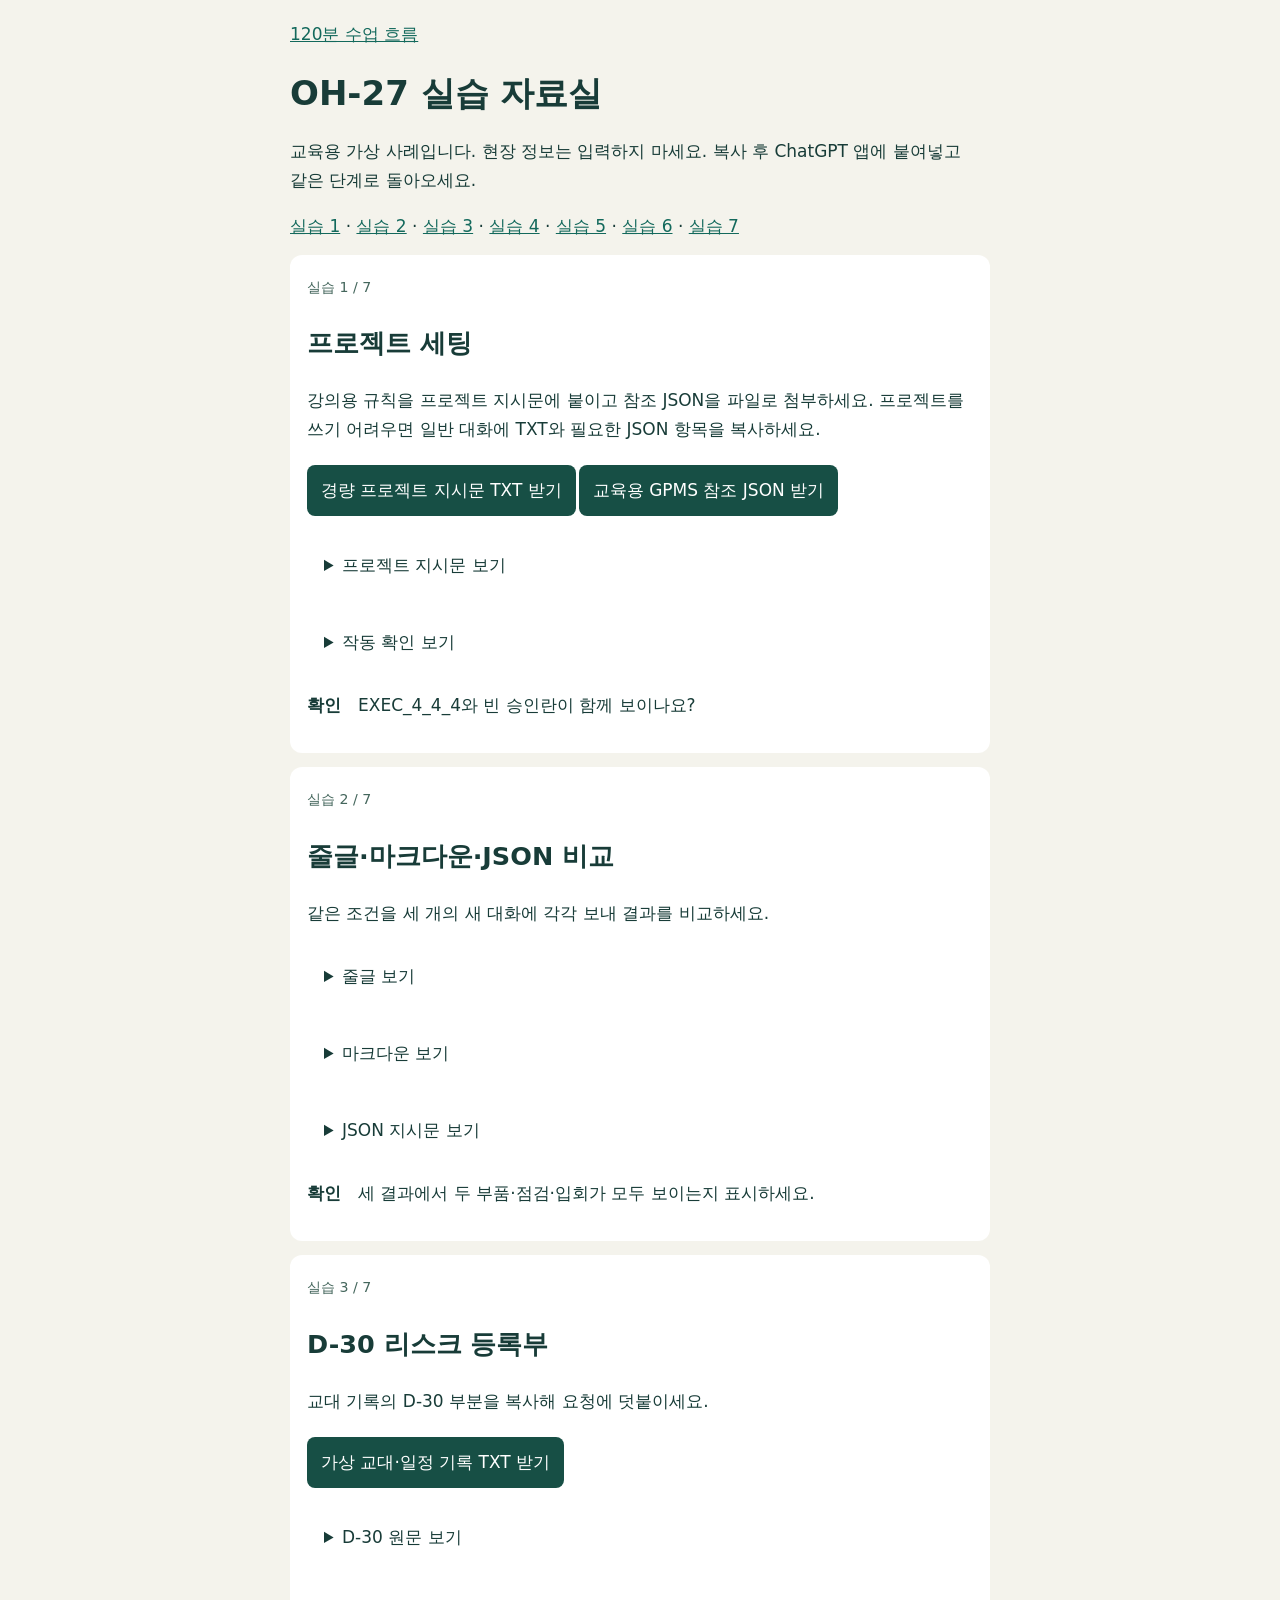
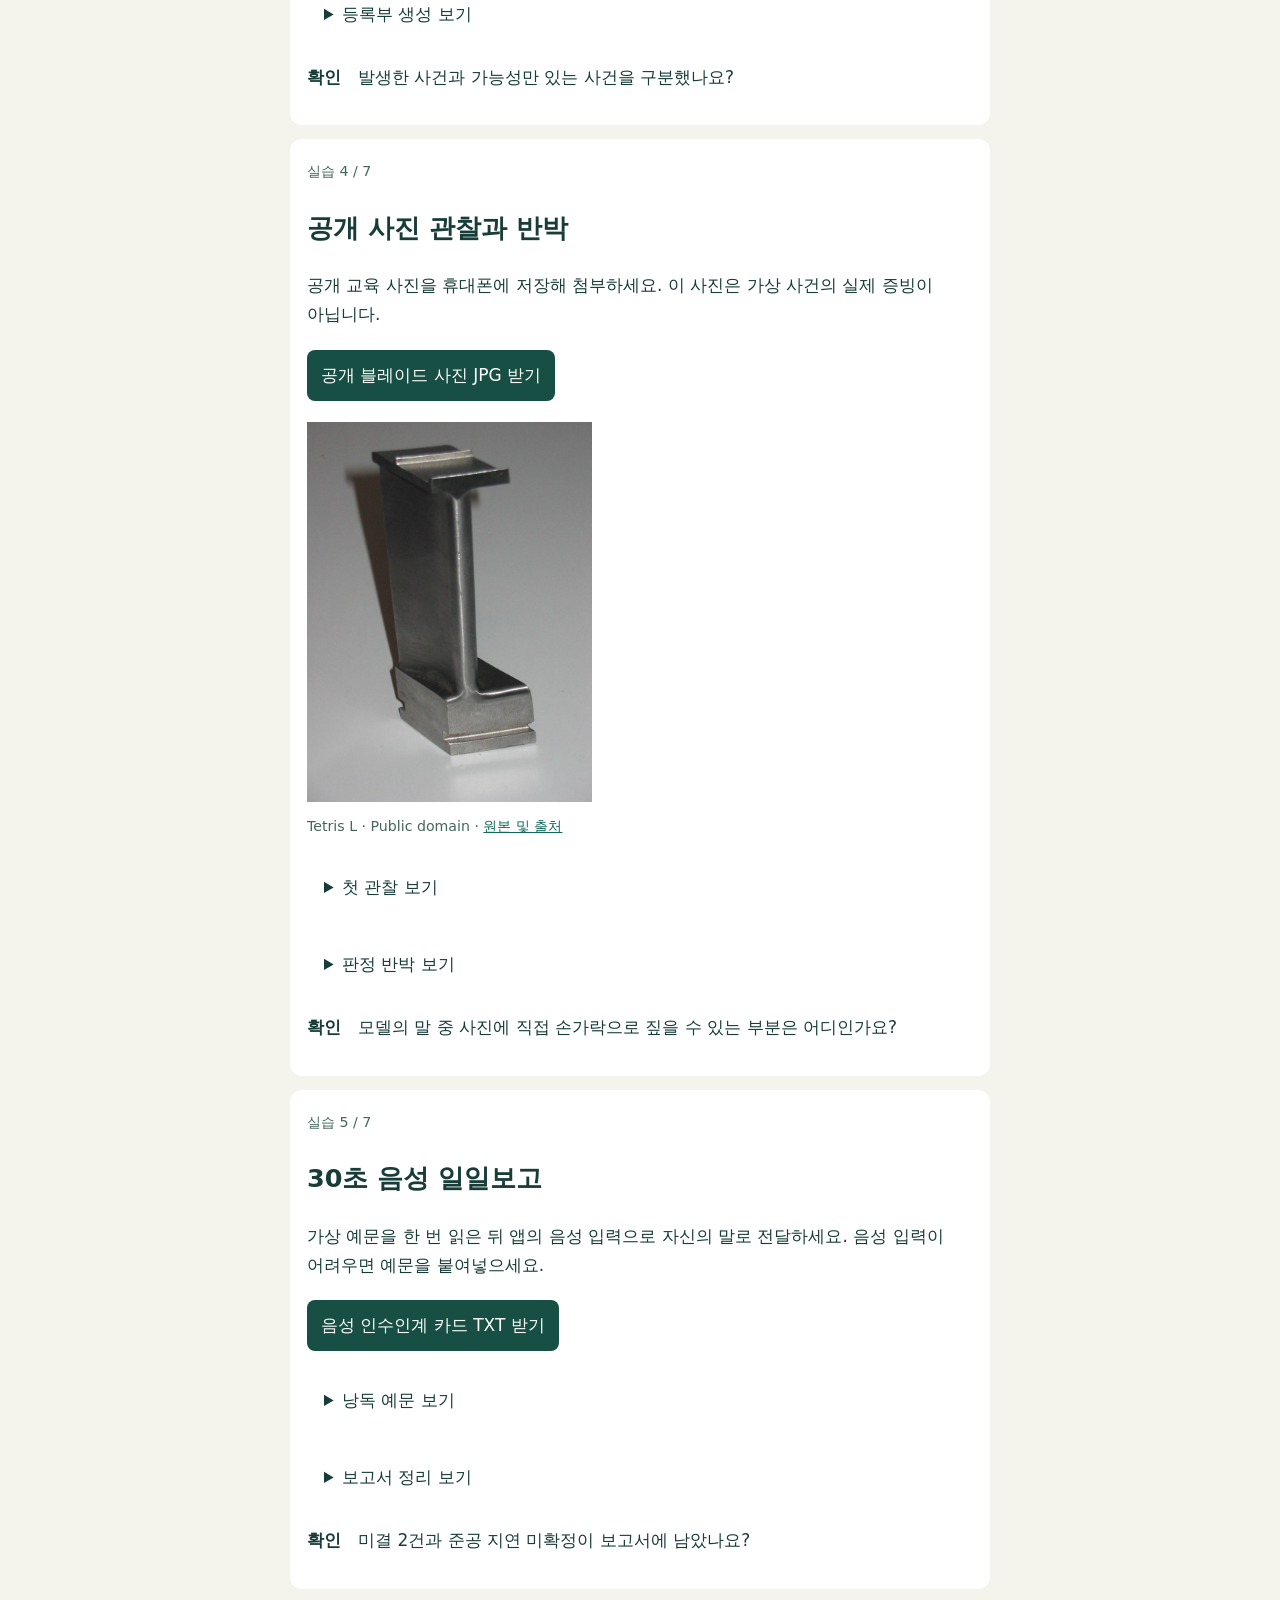
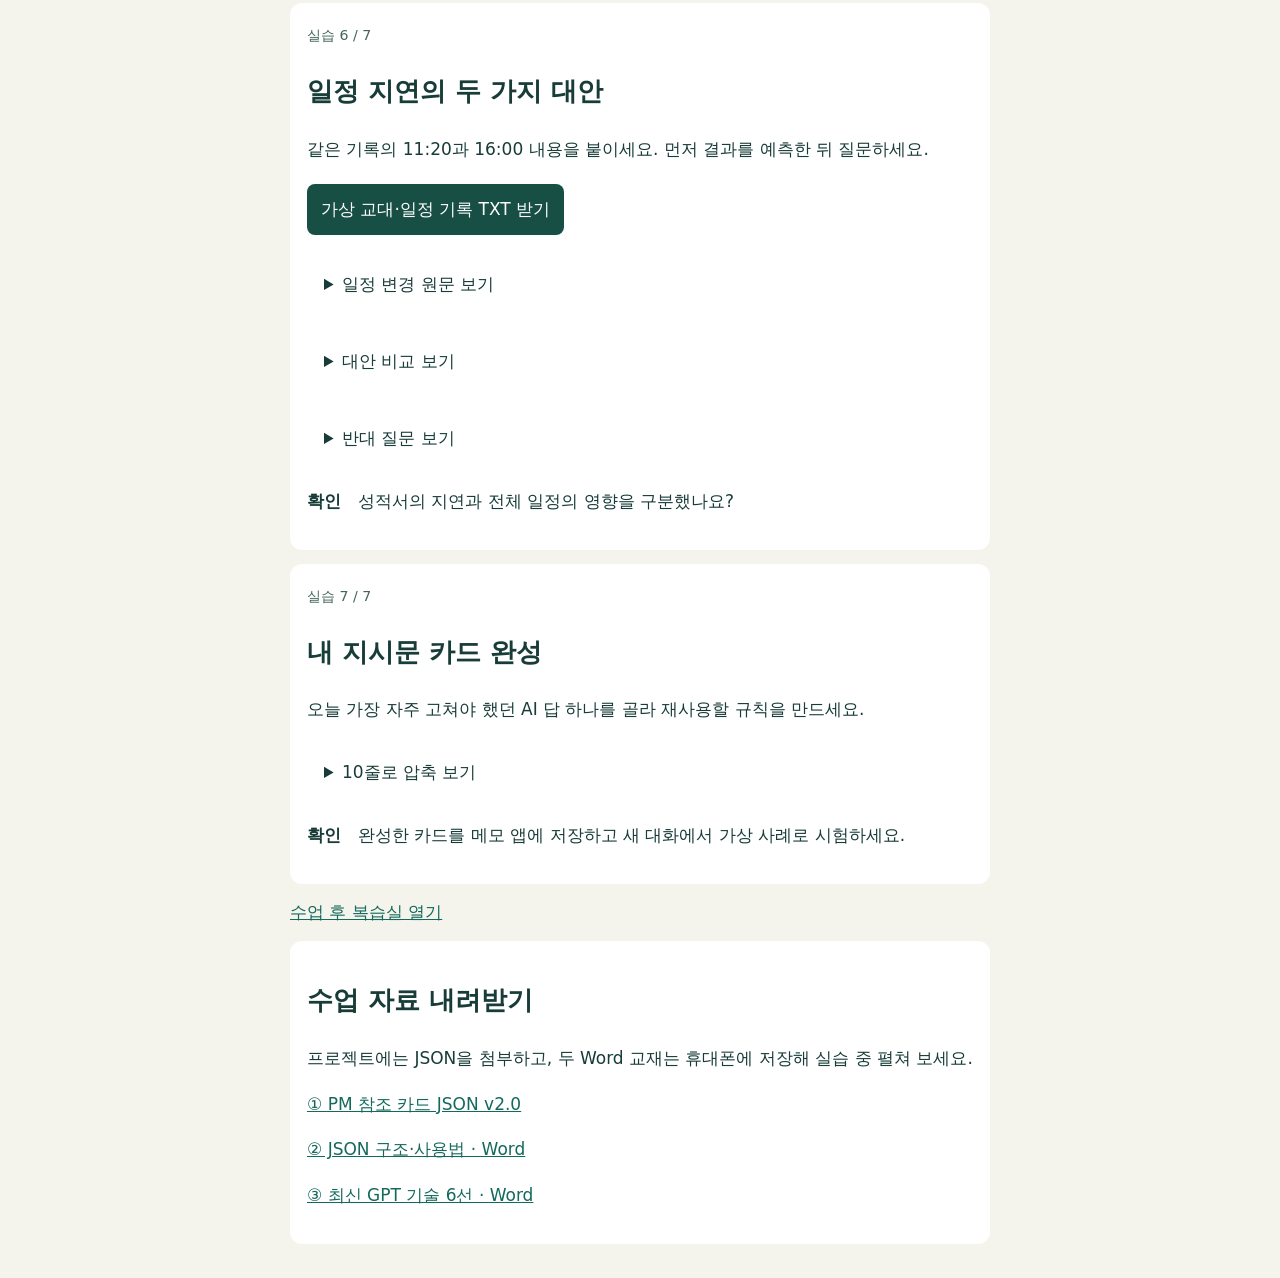
==== labs.html @ 2c407fe7 "발전소 오버홀 PM 모바일 실습 사이트 공개" ====
<!doctype html><html lang="ko"><meta charset=utf-8><meta name="viewport" content="width=device-width, initial-scale=1"><style>*{box-sizing:border-box}body{margin:0;background:#f4f3ec;color:#183c38;font:17px/1.7 system-ui,sans-serif;word-break:keep-all}main{width:min(100%,740px);margin:auto;padding:20px}h1{line-height:1.25}section,details{background:white;border-radius:12px;padding:17px;margin:14px 0}a{color:#13695c}.btn,button{display:inline-block;margin:4px 3px 4px 0;background:#174f45;border:0;border-radius:8px;color:white;padding:11px 14px;font:inherit;text-decoration:none}pre{white-space:pre-wrap;overflow-wrap:anywhere;background:#eff5ef;padding:12px;font:inherit}img{max-width:100%;max-height:380px}small{color:#44665c}section:target{outline:2px solid #bf8a34}</style><title>OH-27 · 휴대폰 실습</title><main><a href="index.html">120분 수업 흐름</a><h1>OH-27 실습 자료실</h1><p>교육용 가상 사례입니다. 현장 정보는 입력하지 마세요. 복사 후 ChatGPT 앱에 붙여넣고 같은 단계로 돌아오세요.</p><nav><a href="#lab1">실습 1</a> · <a href="#lab2">실습 2</a> · <a href="#lab3">실습 3</a> · <a href="#lab4">실습 4</a> · <a href="#lab5">실습 5</a> · <a href="#lab6">실습 6</a> · <a href="#lab7">실습 7</a></nav><section id="lab1"><small>실습 1 / 7</small><h2>프로젝트 세팅</h2><p>강의용 규칙을 프로젝트 지시문에 붙이고 참조 JSON을 파일로 첨부하세요. 프로젝트를 쓰기 어려우면 일반 대화에 TXT와 필요한 JSON 항목을 복사하세요.</p><a class="btn" href="files/project-rules.txt" download>경량 프로젝트 지시문 TXT 받기</a><a class="btn" href="files/oh-knowledge.json" download>교육용 GPMS 참조 JSON 받기</a><details><summary>프로젝트 지시문 보기</summary><pre>오버홀 PM 보좌 연습 | 강의용 경량 지시문
한국어로 응답한다. 이 프로젝트의 입력은 교육용 가상 사례와 공개 사진이다.
첨부 oh-knowledge.json에서 요청과 일치하는 업무 예시를 찾아 id를 표시한다. 해당 항목이 없으면 ‘참조 항목 없음’이라고 적는다. id는 이 수업의 교안 식별자다.
각 답을 확인된 사실 / 추정 / 추가로 물을 사항으로 구분한다. 법 조항·허가·일정 여유·비용·인력 등 근거 없는 값은 [확인 필요]로 둔다.
PTW 요청은 담당자가 채울 문서 초안으로 작성한다. 작업명, 범위, 승인자, 격리·잠금·표찰 확인 기록, 현장 승인절차 참조란을 둔다. 현장별 절차나 승인 상태를 만들어내지 않는다.
사진에서는 먼저 보이는 형태와 위치를 기록한다. 고장·원인·잔여수명·작업 가능 여부를 사진만으로 확정하지 않는다. 다른 설명과 추가 자료를 제시한다.
리스크 등록부에서는 확률·영향의 척도를 명시하고 제시되지 않은 점수는 비워 둔다. 일정 지연은 사건의 지연과 전체 준공 지연을 구분한다.
일일보고는 진행 / 영향 / 다음 조치 / 확인 필요 네 칸으로 정리한다. [ ] 자리표시자는 유지한다. 종료 시 다른 업무에도 쓰는 10줄 이내 지시문을 만든다.</pre><button type="button">문장 복사</button><span role="status"></span></details><details><summary>작동 확인 보기</summary><pre>가상 발전소 오버홀 PTW의 빈 문서 양식을 작성해 줘. 참조 파일에서 일치한 id와 사람이 채울 승인란을 표시해 줘.</pre><button type="button">문장 복사</button><span role="status"></span></details><p><b>확인</b>　EXEC_4_4_4와 빈 승인란이 함께 보이나요?</p></section><section id="lab2"><small>실습 2 / 7</small><h2>줄글·마크다운·JSON 비교</h2><p>같은 조건을 세 개의 새 대화에 각각 보내 결과를 비교하세요.</p><details><summary>줄글 보기</summary><pre>가상의 가스터빈 고온부 점검 대상은 연소기와 블레이드야. 보어스코프 점검과 협력사 입회 여부가 포함된 체크리스트 초안을 표로 만들어 줘.</pre><button type="button">문장 복사</button><span role="status"></span></details><details><summary>마크다운 보기</summary><pre>## 대상
가상 가스터빈 고온부: 연소기, 블레이드
## 포함
- 보어스코프 점검
- 협력사 입회 여부
## 출력
체크리스트 초안 표</pre><button type="button">문장 복사</button><span role="status"></span></details><details><summary>JSON 지시문 보기</summary><pre>{&quot;대상&quot;:&quot;가상 가스터빈 고온부&quot;,&quot;부품&quot;:[&quot;연소기&quot;,&quot;블레이드&quot;],&quot;포함&quot;:[&quot;보어스코프 점검&quot;,&quot;협력사 입회 여부&quot;],&quot;출력&quot;:&quot;체크리스트 초안 표&quot;}</pre><button type="button">문장 복사</button><span role="status"></span></details><p><b>확인</b>　세 결과에서 두 부품·점검·입회가 모두 보이는지 표시하세요.</p></section><section id="lab3"><small>실습 3 / 7</small><h2>D-30 리스크 등록부</h2><p>교대 기록의 D-30 부분을 복사해 요청에 덧붙이세요.</p><a class="btn" href="files/shift-log.txt" download>가상 교대·일정 기록 TXT 받기</a><details><summary>D-30 원문 보기</summary><pre>D-30 / 범위 회의: 가스터빈 고온부 점검과 보일러 튜브 교체를 정비 범위로 잡았다. 협력사 입회 일정과 자재 반입 일자는 미확정이다. PM은 납기 지연 가능성을 우선 검토한다.</pre><button type="button">문장 복사</button><span role="status"></span></details><details><summary>등록부 생성 보기</summary><pre>D-30 회의 내용을 바탕으로 리스크 등록부를 작성해 줘. 예시 열: 사건 | 발생 가능성(1~5) | 영향(1~5) | 점수 | 담당 | 대응. 예시 1행은 자재 납기 지연 | 4 | 5 | 20 | 구매 담당 | 공급 일정 재확인. 다른 항목은 자료에 없는 점수를 비워 줘.</pre><button type="button">문장 복사</button><span role="status"></span></details><p><b>확인</b>　발생한 사건과 가능성만 있는 사건을 구분했나요?</p></section><section id="lab4"><small>실습 4 / 7</small><h2>공개 사진 관찰과 반박</h2><p>공개 교육 사진을 휴대폰에 저장해 첨부하세요. 이 사진은 가상 사건의 실제 증빙이 아닙니다.</p><a class="btn" href="files/blade.jpg" download>공개 블레이드 사진 JPG 받기</a><p><img src="files/blade.jpg" alt="공개 증기터빈 블레이드 사진"><br><small>Tetris L · Public domain · <a href="https://commons.wikimedia.org/wiki/File:Steam_turbine_blade.jpg">원본 및 출처</a></small></p><details><summary>첫 관찰 보기</summary><pre>사진에서 눈으로 확인할 수 있는 형태와 위치를 세 줄로 적어 줘. 관찰과 해석을 구분하고 사진만으로 판단할 수 없는 항목을 밝혀 줘.</pre><button type="button">문장 복사</button><span role="status"></span></details><details><summary>판정 반박 보기</summary><pre>첫 해석과도 양립하는 다른 설명 두 가지와, 어느 설명인지 구분하려면 추가로 어떤 증거가 필요한지 알려 줘.</pre><button type="button">문장 복사</button><span role="status"></span></details><p><b>확인</b>　모델의 말 중 사진에 직접 손가락으로 짚을 수 있는 부분은 어디인가요?</p></section><section id="lab5"><small>실습 5 / 7</small><h2>30초 음성 일일보고</h2><p>가상 예문을 한 번 읽은 뒤 앱의 음성 입력으로 자신의 말로 전달하세요. 음성 입력이 어려우면 예문을 붙여넣으세요.</p><a class="btn" href="files/voice-brief.txt" download>음성 인수인계 카드 TXT 받기</a><details><summary>낭독 예문 보기</summary><pre>[발전소A] 교대 보고입니다. 접수 문서 다섯 건 중 세 건을 확인했습니다. 두 건은 검사 담당자 회신 대기입니다. 성적서 도착 전망은 사흘 늦어졌습니다. 전체 준공 지연은 아직 확정되지 않았습니다.</pre><button type="button">문장 복사</button><span role="status"></span></details><details><summary>보고서 정리 보기</summary><pre>방금 받은 인수인계를 진행 / 영향 / 다음 조치 / 확인 필요 네 칸으로 정리해 줘. [ ] 표기는 남기고 확정되지 않은 내용을 구별해 줘.</pre><button type="button">문장 복사</button><span role="status"></span></details><p><b>확인</b>　미결 2건과 준공 지연 미확정이 보고서에 남았나요?</p></section><section id="lab6"><small>실습 6 / 7</small><h2>일정 지연의 두 가지 대안</h2><p>같은 기록의 11:20과 16:00 내용을 붙이세요. 먼저 결과를 예측한 뒤 질문하세요.</p><a class="btn" href="files/shift-log.txt" download>가상 교대·일정 기록 TXT 받기</a><details><summary>일정 변경 원문 보기</summary><pre>D+4 11:20 / 조정 메모: 보일러 튜브 교체 관련 검사 성적서의 예상 도착일이 D+5에서 D+8로 변경됐다. 후속 작업의 일정 여유, 가용 인력 및 추가 비용은 아직 제시되지 않았다.
D+4 16:00 / 인수인계: 인력 추가 투입을 승인한 기록은 없다. 미결 2건의 담당자는 검사 담당자, 회신 예정 시각은 미정이다.</pre><button type="button">문장 복사</button><span role="status"></span></details><details><summary>대안 비교 보기</summary><pre>검사 성적서 도착 전망이 D+5에서 D+8로 바뀌었다. 일정 단축을 위한 자원 추가(Crashing)와 작업 일정 중첩(Fast Tracking)을 검토용 표로 비교해 줘. 가능한 조건·위험·빠진 정보를 구분하고 비용·인력은 추정하지 마.</pre><button type="button">문장 복사</button><span role="status"></span></details><details><summary>반대 질문 보기</summary><pre>준공이 3일 늦어진다고 결론 내리기 전에 무엇을 물어야 하지? 오늘 회의에서 결정 가능한 것만 3줄로 써 줘.</pre><button type="button">문장 복사</button><span role="status"></span></details><p><b>확인</b>　성적서의 지연과 전체 일정의 영향을 구분했나요?</p></section><section id="lab7"><small>실습 7 / 7</small><h2>내 지시문 카드 완성</h2><p>오늘 가장 자주 고쳐야 했던 AI 답 하나를 골라 재사용할 규칙을 만드세요.</p><details><summary>10줄로 압축 보기</summary><pre>이번 대화의 교훈을 다음 PM이 재사용할 한국어 지시문 10줄 이내로 만들어 줘. 입력 예시 한 줄, 고정 출력 열, 근거가 없을 때의 처리, 사람 확인란을 포함해 줘.</pre><button type="button">문장 복사</button><span role="status"></span></details><p><b>확인</b>　완성한 카드를 메모 앱에 저장하고 새 대화에서 가상 사례로 시험하세요.</p></section><a href="oh-pm-resources.html">수업 후 복습실 열기</a><section><h2>수업 자료 내려받기</h2><p>프로젝트에는 JSON을 첨부하고, 두 Word 교재는 휴대폰에 저장해 실습 중 펼쳐 보세요.</p><p><a href="files/oh-knowledge.json" download>① PM 참조 카드 JSON v2.0</a></p><p><a href="files/json-guide.docx" download>② JSON 구조·사용법 · Word</a></p><p><a href="files/gpt-practice.docx" download>③ 최신 GPT 기술 6선 · Word</a></p></section></main><script>for(const b of document.querySelectorAll('button'))b.onclick=async()=>{const p=b.previousElementSibling;try{await navigator.clipboard.writeText(p.textContent);b.nextElementSibling.textContent='복사됨'}catch{let r=document.createRange();r.selectNodeContents(p);getSelection().removeAllRanges();getSelection().addRange(r);b.nextElementSibling.textContent='선택된 문장을 길게 눌러 복사하세요.'}};</script></html>
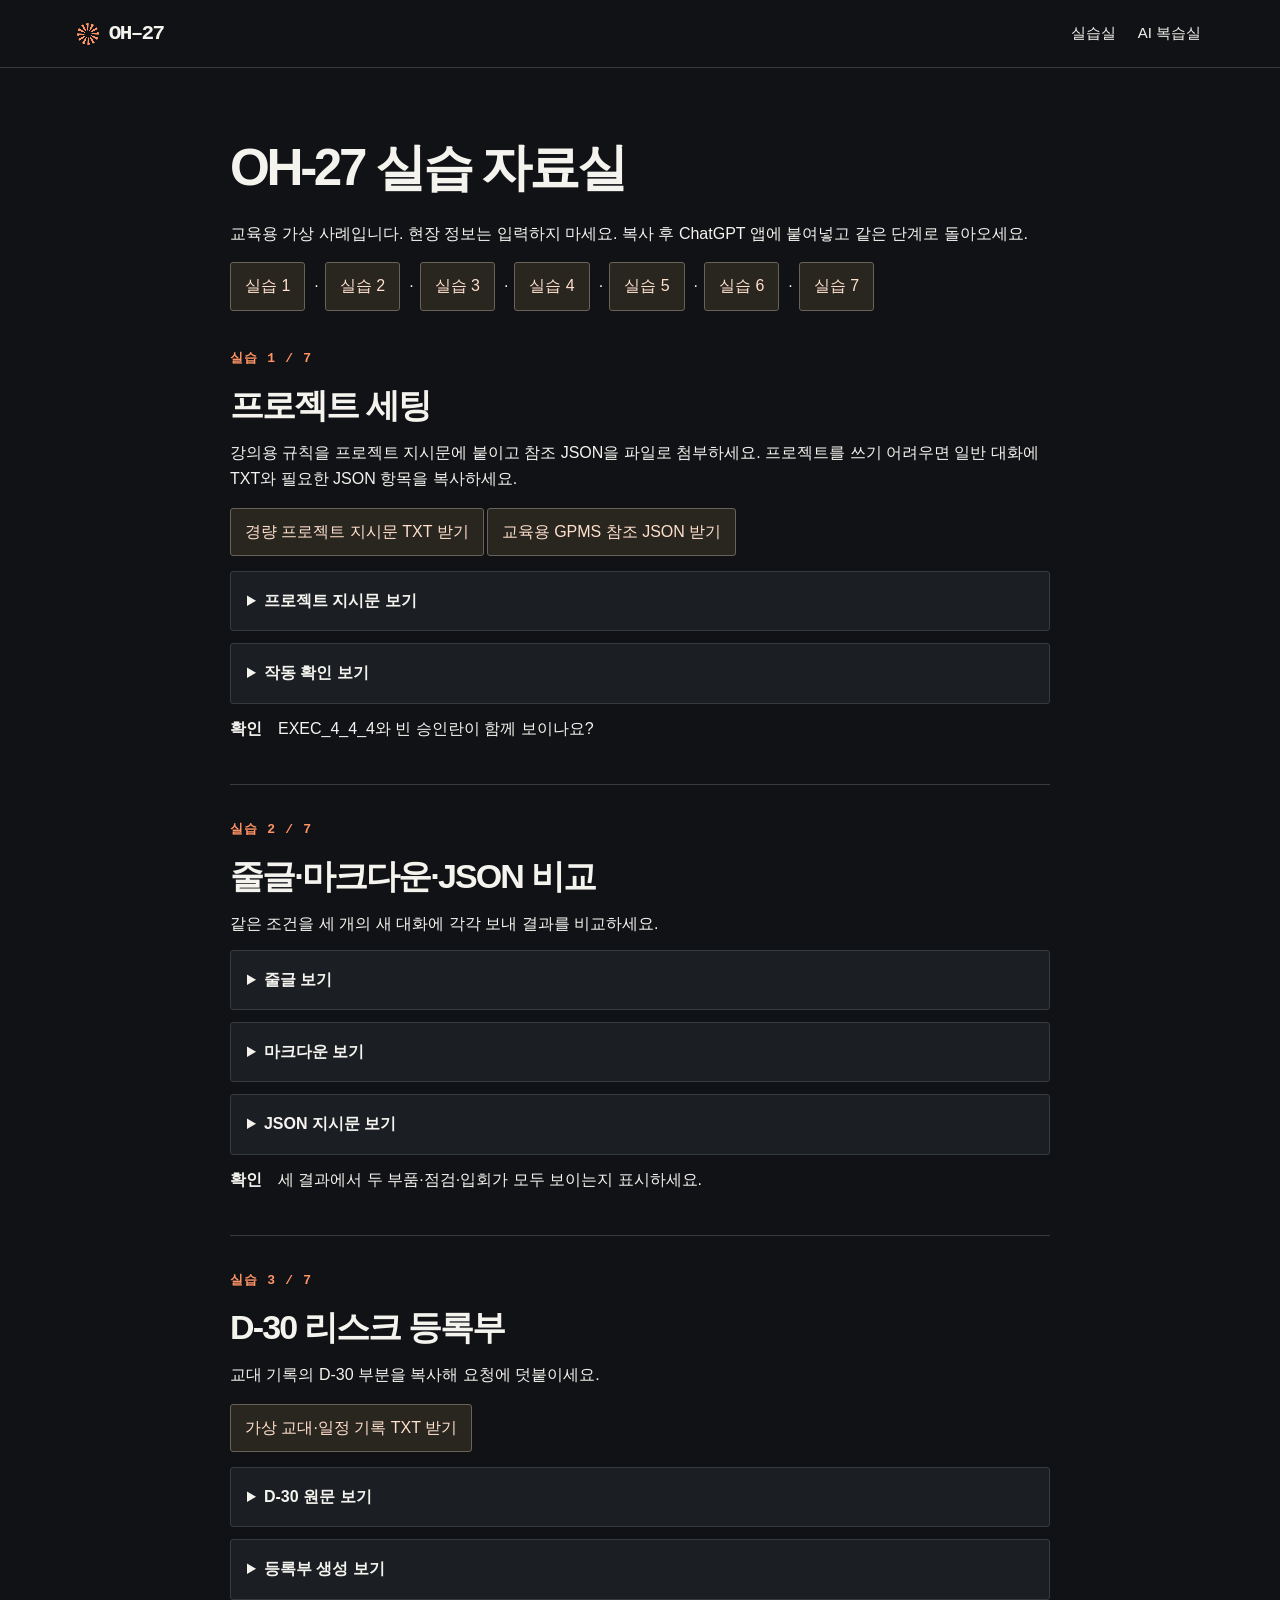
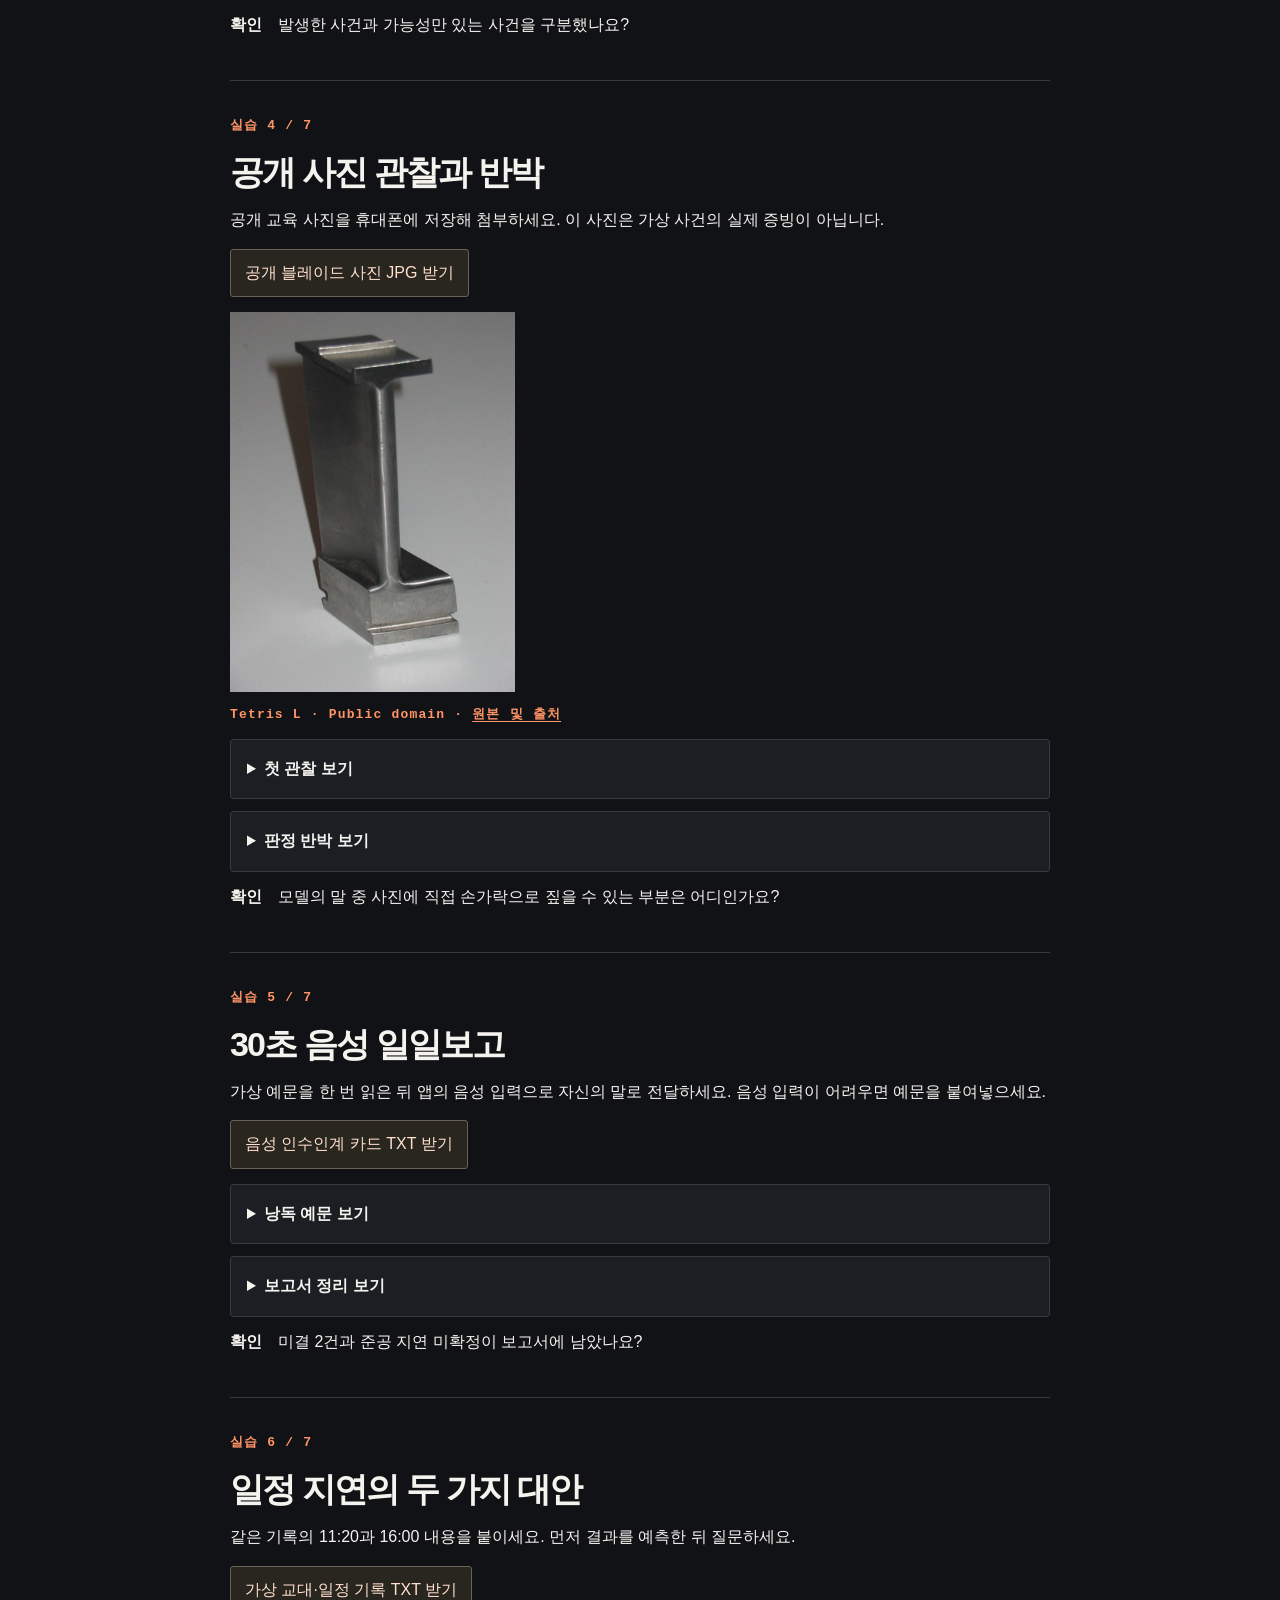
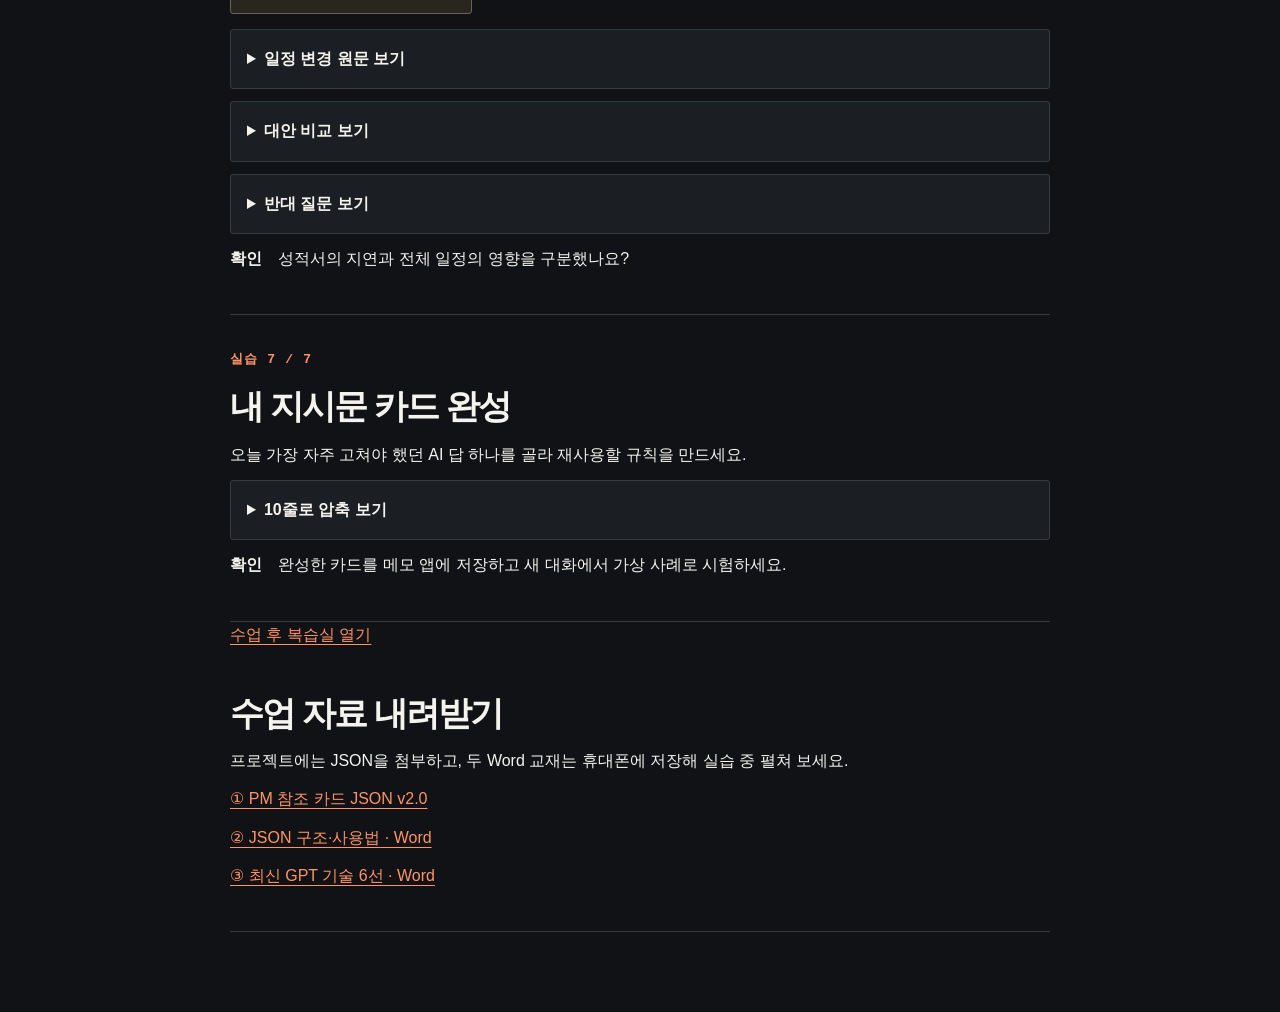
==== commit 095ae5fe: "모바일 터빈 아트와 실습 화면 업데이트" ====
--- a/labs.html
+++ b/labs.html
@@ -1,4 +1,4 @@
-<!doctype html><html lang="ko"><meta charset=utf-8><meta name="viewport" content="width=device-width, initial-scale=1"><style>*{box-sizing:border-box}body{margin:0;background:#f4f3ec;color:#183c38;font:17px/1.7 system-ui,sans-serif;word-break:keep-all}main{width:min(100%,740px);margin:auto;padding:20px}h1{line-height:1.25}section,details{background:white;border-radius:12px;padding:17px;margin:14px 0}a{color:#13695c}.btn,button{display:inline-block;margin:4px 3px 4px 0;background:#174f45;border:0;border-radius:8px;color:white;padding:11px 14px;font:inherit;text-decoration:none}pre{white-space:pre-wrap;overflow-wrap:anywhere;background:#eff5ef;padding:12px;font:inherit}img{max-width:100%;max-height:380px}small{color:#44665c}section:target{outline:2px solid #bf8a34}</style><title>OH-27 · 휴대폰 실습</title><main><a href="index.html">120분 수업 흐름</a><h1>OH-27 실습 자료실</h1><p>교육용 가상 사례입니다. 현장 정보는 입력하지 마세요. 복사 후 ChatGPT 앱에 붙여넣고 같은 단계로 돌아오세요.</p><nav><a href="#lab1">실습 1</a> · <a href="#lab2">실습 2</a> · <a href="#lab3">실습 3</a> · <a href="#lab4">실습 4</a> · <a href="#lab5">실습 5</a> · <a href="#lab6">실습 6</a> · <a href="#lab7">실습 7</a></nav><section id="lab1"><small>실습 1 / 7</small><h2>프로젝트 세팅</h2><p>강의용 규칙을 프로젝트 지시문에 붙이고 참조 JSON을 파일로 첨부하세요. 프로젝트를 쓰기 어려우면 일반 대화에 TXT와 필요한 JSON 항목을 복사하세요.</p><a class="btn" href="files/project-rules.txt" download>경량 프로젝트 지시문 TXT 받기</a><a class="btn" href="files/oh-knowledge.json" download>교육용 GPMS 참조 JSON 받기</a><details><summary>프로젝트 지시문 보기</summary><pre>오버홀 PM 보좌 연습 | 강의용 경량 지시문
+<!doctype html><html lang="ko"><meta charset=utf-8><meta name="viewport" content="width=device-width, initial-scale=1"><style>*{box-sizing:border-box}body{margin:0;background:#f4f3ec;color:#183c38;font:17px/1.7 system-ui,sans-serif;word-break:keep-all}main{width:min(100%,740px);margin:auto;padding:20px}h1{line-height:1.25}section,details{background:white;border-radius:12px;padding:17px;margin:14px 0}a{color:#13695c}.btn,button{display:inline-block;margin:4px 3px 4px 0;background:#174f45;border:0;border-radius:8px;color:white;padding:11px 14px;font:inherit;text-decoration:none}pre{white-space:pre-wrap;overflow-wrap:anywhere;background:#eff5ef;padding:12px;font:inherit}img{max-width:100%;max-height:380px}small{color:#44665c}section:target{outline:2px solid #bf8a34}</style><title>OH-27 · 휴대폰 실습</title><link rel="stylesheet" href="art/workshop.css"><body class="reading"><header class="mast"><a class="brand" href="index.html"><i aria-hidden="true"></i>OH–27</a><nav><a href="labs.html">실습실</a><a href="oh-pm-resources.html">AI 복습실</a></nav></header><main><h1>OH-27 실습 자료실</h1><p>교육용 가상 사례입니다. 현장 정보는 입력하지 마세요. 복사 후 ChatGPT 앱에 붙여넣고 같은 단계로 돌아오세요.</p><nav><a href="#lab1">실습 1</a> · <a href="#lab2">실습 2</a> · <a href="#lab3">실습 3</a> · <a href="#lab4">실습 4</a> · <a href="#lab5">실습 5</a> · <a href="#lab6">실습 6</a> · <a href="#lab7">실습 7</a></nav><section id="lab1"><small>실습 1 / 7</small><h2>프로젝트 세팅</h2><p>강의용 규칙을 프로젝트 지시문에 붙이고 참조 JSON을 파일로 첨부하세요. 프로젝트를 쓰기 어려우면 일반 대화에 TXT와 필요한 JSON 항목을 복사하세요.</p><a class="btn" href="files/project-rules.txt" download>경량 프로젝트 지시문 TXT 받기</a><a class="btn" href="files/oh-knowledge.json" download>교육용 GPMS 참조 JSON 받기</a><details><summary>프로젝트 지시문 보기</summary><pre>오버홀 PM 보좌 연습 | 강의용 경량 지시문
 한국어로 응답한다. 이 프로젝트의 입력은 교육용 가상 사례와 공개 사진이다.
 첨부 oh-knowledge.json에서 요청과 일치하는 업무 예시를 찾아 id를 표시한다. 해당 항목이 없으면 ‘참조 항목 없음’이라고 적는다. id는 이 수업의 교안 식별자다.
 각 답을 확인된 사실 / 추정 / 추가로 물을 사항으로 구분한다. 법 조항·허가·일정 여유·비용·인력 등 근거 없는 값은 [확인 필요]로 둔다.
--- a/art/workshop.css
+++ b/art/workshop.css
@@ -0,0 +1,7 @@
+:root{color-scheme:dark;--bg:#101216;--fg:#f5f3ee;--muted:#bac0c5;--line:#363b40;--accent:#ff9466}
+*{box-sizing:border-box}html{scroll-padding-top:1rem}body,.reading{margin:0;background:var(--bg);color:var(--fg);font:16px/1.65 Arial,"Malgun Gothic",system-ui,sans-serif;word-break:keep-all;overflow-wrap:break-word}a{color:inherit;text-underline-offset:.25em}a:focus-visible,button:focus-visible,summary:focus-visible{outline:3px solid var(--accent);outline-offset:3px}
+.mast{height:68px;display:flex;align-items:center;justify-content:space-between;padding:0 6vw;border-bottom:1px solid var(--line);background:#101216;color:var(--fg);border-radius:0;margin:0}.mast a{color:var(--fg);background:none;border:0;margin:0;text-decoration:none}.mast nav{display:flex;gap:18px}.mast nav a{font-weight:500;padding:10px 2px;font-size:15px}.brand{display:flex;align-items:center;gap:10px;font:700 21px monospace;letter-spacing:-.08em}.brand i{width:22px;height:22px;border-radius:50%;background:repeating-conic-gradient(from 20deg,var(--accent) 0deg 12deg,transparent 15deg 30deg);mask:radial-gradient(circle,transparent 22%,#000 24%)}
+.hero{isolation:isolate;position:relative;min-height:clamp(520px,46vw,720px);display:grid;align-items:center;overflow:hidden;background:#101216;border-bottom:1px solid var(--line)}.artboard{position:absolute;inset:0 0 0 39%;z-index:-1;touch-action:pan-y}.artboard canvas{width:100%;height:100%;display:block}.artnote{position:absolute;bottom:18px;right:6vw;font-size:13px;letter-spacing:.04em;color:#b2b8bd;pointer-events:none}.intro{padding:52px 0 60px 6vw;width:49%;pointer-events:none}.intro a{pointer-events:auto}.eyebrow,.sectionhead span,.files small,time,.reading small{font:600 13px/1.5 ui-monospace,monospace;letter-spacing:.09em;color:var(--accent)}h1,h2,h3,p{margin:0}.intro h1{font-size:clamp(52px,6.4vw,108px);letter-spacing:-.09em;line-height:1.06;margin:24px 0}.intro em{color:var(--accent);font-style:normal}.lead{color:#c5cacf;font-size:clamp(16px,1.35vw,22px);line-height:1.65;margin:0 0 26px}.primary,.secondary{display:inline-block;font-weight:700;font-size:15px;text-decoration:none;padding:12px 18px}.primary{background:var(--accent);color:#211811}.secondary{text-decoration:underline;color:var(--fg)}
+.bodywrap{width:min(1080px,88%);margin:auto;padding:60px 0 90px}.bodywrap section+section{margin-top:72px}.sectionhead{display:flex;align-items:baseline;justify-content:space-between;gap:10px;border-bottom:1px solid #74797d;padding-bottom:15px}.sectionhead h2,.reading h1{font-size:clamp(28px,4vw,52px);letter-spacing:-.065em}.sectionhead span{color:var(--muted);font-size:12px}.score{list-style:none;padding:0;margin:0}.score li{display:grid;grid-template-columns:minmax(100px,22%) 1fr;padding:24px 0;border-bottom:1px solid var(--line)}time{padding-top:5px}.score h3{font-size:22px;letter-spacing:-.05em}.score p,.bodywrap section>p{color:var(--muted);margin:6px 0 10px}.lablinks,.files{display:grid;grid-template-columns:repeat(2,minmax(0,1fr));gap:0 22px}.lablinks a,.files a{display:block;text-decoration:none;border-bottom:1px solid var(--line);padding:12px 0}.lablinks b{font:13px monospace;color:var(--accent);margin-right:5px}.lablinks a:hover,.files a:hover,.mast a:hover{color:var(--accent)}.files{grid-template-columns:repeat(3,minmax(0,1fr))}.files small{display:block}
+.reading main{width:min(88%,820px);max-width:none;margin:auto;padding:48px 0 80px}.reading main>header,.reading article,.reading main>section{background:transparent;color:var(--fg);border-radius:0;margin:0;padding:30px 0;border-bottom:1px solid var(--line)}.reading h1,.reading h2{line-height:1.25;margin:.4em 0}.reading h2{font-size:clamp(25px,4vw,34px);letter-spacing:-.055em}.reading p{margin:12px 0}.reading main a{color:var(--accent)}.reading nav:not(.mast nav){display:flex;flex-wrap:wrap;gap:6px;align-items:center}.reading main nav a,.reading .btn,.reading .button,.reading button{display:inline-block;margin:3px 3px 3px 0;padding:10px 14px;border-radius:3px;border:1px solid #696357;background:#29251f;color:#ffe1ce;text-decoration:none;font:inherit;cursor:pointer}.reading details{background:#1b1f24;border:1px solid var(--line);border-radius:3px;padding:12px 16px;margin:12px 0}.reading summary{cursor:pointer;font-weight:650;padding:4px 0}.reading pre,.reading blockquote{background:#121519;color:#e2e6e9;white-space:pre-wrap;overflow-wrap:anywhere;padding:14px;border-left:2px solid var(--accent);margin:12px 0}.reading section:target{outline:0;border-top:2px solid var(--accent)}.reading img{max-width:100%;height:auto}
+@media(max-width:700px){.mast{height:54px}.hero{display:flex;flex-direction:column;align-items:stretch;min-height:0}.artboard{position:relative;inset:auto;height:clamp(220px,62vw,360px);order:0;z-index:0}.artnote{bottom:4px;font-size:12px}.intro{order:1;width:100%;padding:18px 6vw 32px}.intro h1{font-size:clamp(43px,11vw,70px);margin:12px 0}.intro h1 br{display:none}.intro em{display:block}.lead{margin-bottom:16px}.bodywrap{padding-top:36px}.score li{grid-template-columns:84px 1fr;padding:18px 0}.score h3{font-size:20px}.lablinks,.files{grid-template-columns:1fr}.sectionhead span{font-size:12px;letter-spacing:0}.reading main{padding-top:24px}}
